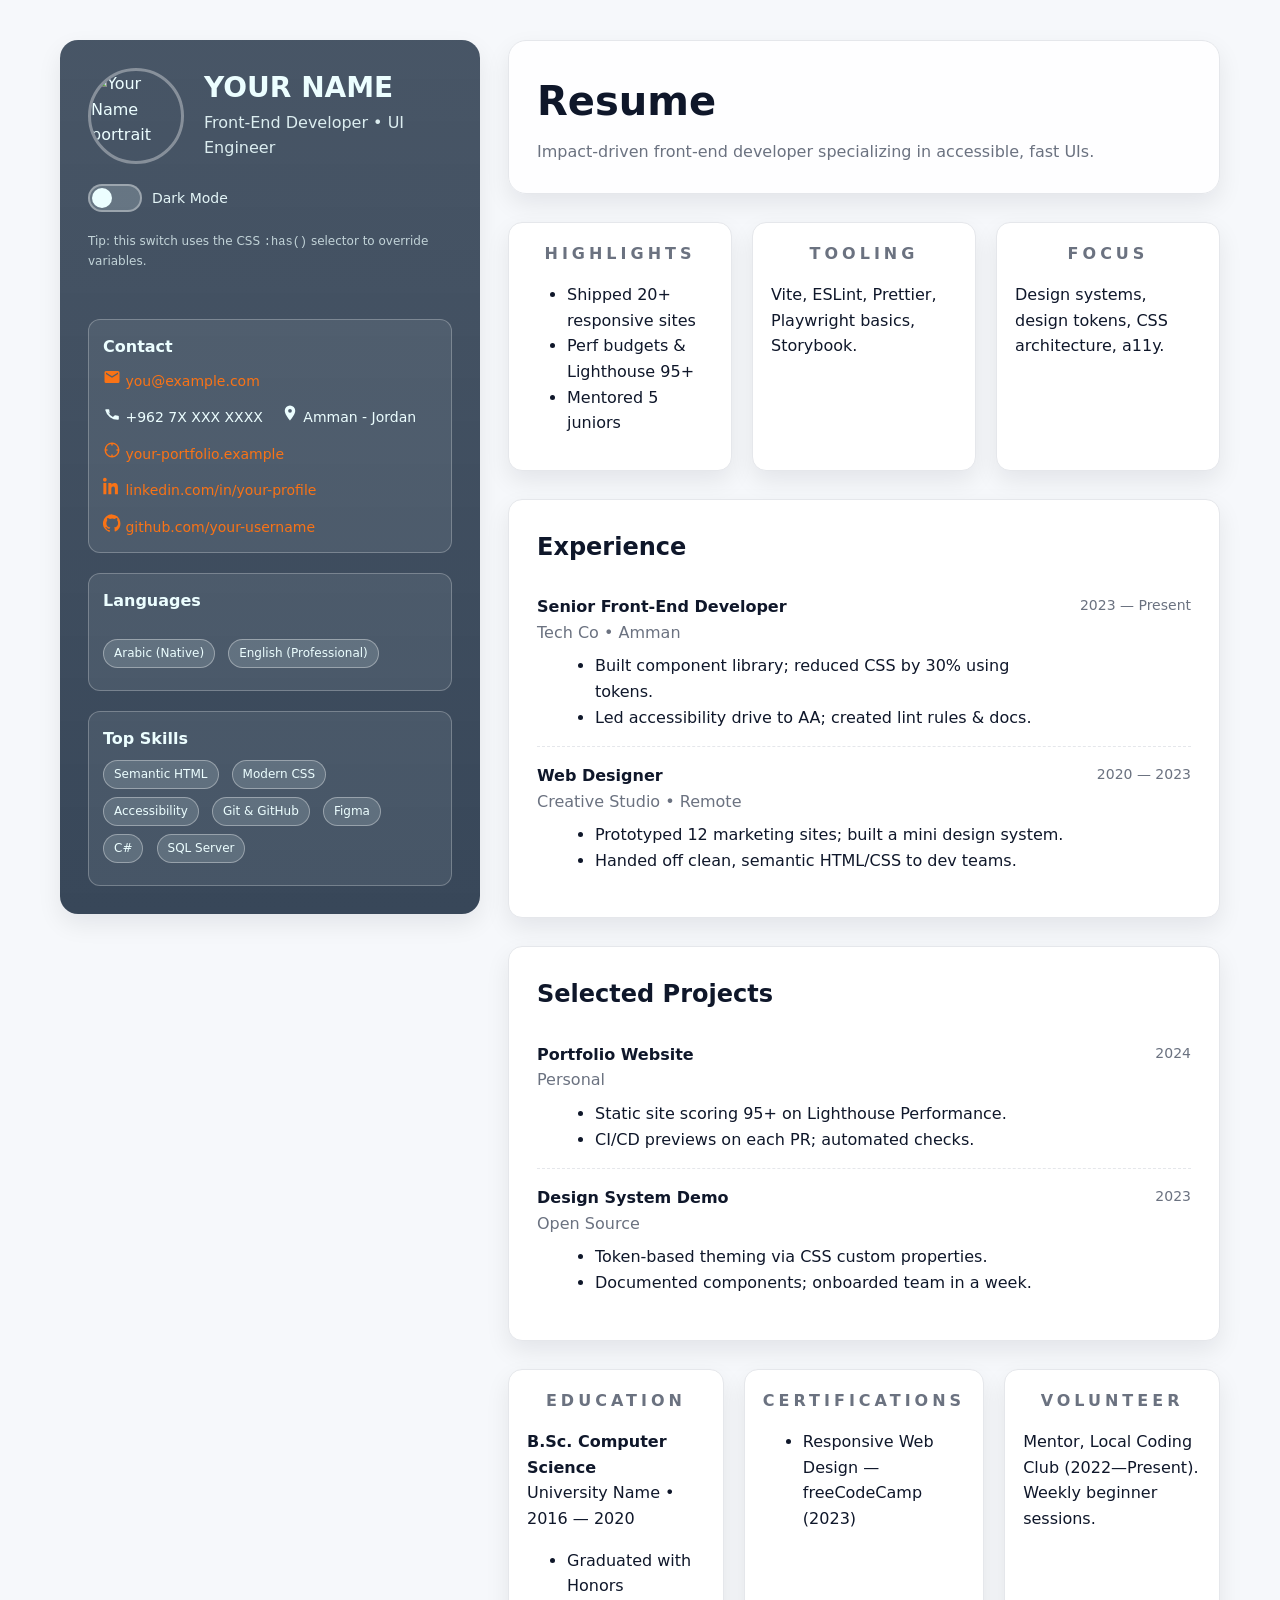
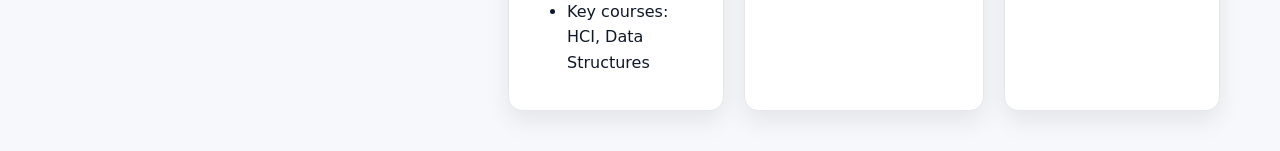
==== Project 2 - CV - Layout 2/Project 2 - CV  - Layout 2 v2.html @ 1be7e221 "add custom theme colors and card animations" ====
<!DOCTYPE html>
<html lang="en">
<head>
  <meta charset="UTF-8" />
  <meta name="viewport" content="width=device-width, initial-scale=1" />
  <title>Modern Resume – Split Sidebar (CSS-only Theme Toggle)</title>

  <!--
    STUDENT PROJECT #2 — Split Sidebar Resume (CSS-only theme toggle)

    What this showcases
    • Responsive two-column layout (fixed-width sidebar + fluid main) using CSS Grid
    • Theming with CSS custom properties (tokens) and a pure-CSS toggle via :has()
    • Sticky sidebar, rounded “cards”, soft shadows, subtle gradients
    • Accessible structure and print-friendly adjustments

    Browser note
    • :has() support: Chromium 105+, Safari 15.4+, Firefox 121+
    • If unavailable, we still fall back to system dark mode with prefers-color-scheme
  -->

  <style>
    /* ================================================================
       🎨 THEME TOKENS (LIGHT BY DEFAULT)
       Define all design tokens once on :root. We flip them in dark mode.
    ================================================================= */
    :root {
      /* Surfaces & palette */
      --bg:            #f6f8fb;    /* page background */
      --sidebar:       #384759;    /* sidebar base (teal) */
      --sidebar-ink:   #ecfeff;    /* light ink used on teal sidebar */
      --card:          #ffffff;    /* card/background in main column */
      --ink:           #0f172a;    /* primary text color */
      --muted:         #6b7280;    /* secondary/quiet text */
      --accent:        #f97316;    /* brand/accent (orange) */
      --accent-2:      #737373;
      --muted-text:    #a3a1a1;
      --line:          #e5e7eb;    /* hairline borders/dividers */

      /* Shape & depth */
      --radius:        18px;                     /* global rounding */
      --ring:          0 10px 25px rgba(2,6,23,.08); /* soft shadow */

      /* Spacing scale */
      --space-1: 6px;  --space-2: 10px; --space-3: 14px;
      --space-4: 20px; --space-5: 28px; --space-6: 40px;

      /* Layout caps */
      --sidebar-w:     420px;      /* fixed sidebar width on desktop */
      --maxw:          1200px;     /* page max width */
    }

    /* ================================================================
       🌗 DARK THEME VIA PURE CSS
       When the checkbox #themeSwitch is checked, :has() matches on :root
       and we override tokens. No JavaScript required.
    ================================================================= */
    :root:has(#themeSwitch:checked) {
      --bg:          #0b1220;
      --sidebar:     #384759;
      --sidebar-ink: #c9f3f5;
      --card:        #0f172a;
      --ink:         #e5e7eb;
      --muted:       #9aa3b2;
      --accent:      #fb923c;
      --line:        #1f2a44;
      --muted-text:  #ece6e6;
      --ring:        none; /* avoid glow on dark */
    }

    /* ================================================================
       🌓 SYSTEM DARK FALLBACK
       If the custom toggle isn’t present/used, follow OS theme instead.
    ================================================================= */
    @media (prefers-color-scheme: dark) {
      :root:not(:has(#themeSwitch)) {
        --bg:          #0b1220;
        --sidebar:     #075e5e;
        --sidebar-ink: #c9f3f5;
        --card:        #0f172a;
        --ink:         #e5e7eb;
        --muted:       #9aa3b2;
        --accent:      #fb923c;
        --line:        #1f2a44;
        --ring:        none;
      }
    }
    .muted{
    color: var(--muted-text);
    }
    /* ================================================================
       🧱 BASE & PAGE LAYOUT
    ================================================================= */
    *,*::before,*::after { box-sizing: border-box; }             /* predictable sizing */
    html { -webkit-text-size-adjust: 100%; }                     /* avoid iOS auto-zoom */
    body {
      margin: 0;
      font: 16px/1.6 system-ui, -apple-system, Segoe UI, Roboto, Arial, sans-serif;
      color: var(--ink);
      background: var(--bg);
    }
    img { max-width: 100%; display: block; }                     /* responsive media */
    a { color: var(--accent); text-decoration: none; }           /* links pick accent */
    a:hover { text-decoration: underline; }

    .wrap {
      max-width: var(--maxw);
      margin: 40px auto;
      padding: 0 var(--space-4);
    }

    /* Two-column grid: fixed sidebar + fluid main */
    .grid {
      display: grid;
      grid-template-columns: var(--sidebar-w) 1fr; /* left fixed, right flexible */
      gap: var(--space-5);
    }
    @media (max-width: 900px) {
      .grid { grid-template-columns: 1fr; }        /* stack on small screens */
    }

    /* ================================================================
       ◀️ SIDEBAR (STICKY PROFILE & QUICK INFO)
    ================================================================= */
    .sidebar {
      position: sticky; top: 20px; align-self: start;                  /* stays in view */
      background: linear-gradient(180deg,
                    color-mix(in srgb, var(--sidebar) 92%, #0000 8%),  /* subtle top tint */
                    var(--sidebar));                                   /* base teal */
      color: var(--sidebar-ink);                                       /* readable on teal */
      border-radius: var(--radius);
      overflow: hidden;                                                /* round children */
      box-shadow: var(--ring);
    }

    .side-head {
      padding: var(--space-5) var(--space-5) var(--space-4);
      display: grid; grid-template-columns: 96px 1fr; gap: var(--space-4);
      align-items: center;
    }

    .avatar { width: 96px; height: 96px; border-radius: 50%; overflow: hidden;
              border: 3px solid rgba(255,255,255,.35); }               /* soft ring */
    .avatar img { width: 100%; height: 100%; object-fit: cover; object-position: center; }

    .name { margin: 0; font-size: clamp(22px, 4vw, 28px); line-height: 1.2; } /* fluid */
    .role { margin: .3rem 0 0; opacity: .9; }                                 /* quieter */

    /* ================================================================
       🕹️ CSS-ONLY THEME TOGGLE
       A visually-hidden checkbox drives :root:has(#themeSwitch:checked).
       The label with class .switch is the visible control (the slider).
    ================================================================= */
    .toggle-row { display: flex; align-items: center; gap: 10px;
                  padding: 0 var(--space-5) var(--space-4) var(--space-5); }

    /* “Visually hidden” technique: still focusable by keyboard/screen readers */
    #themeSwitch {
      position: absolute; inline-size: 1px; block-size: 1px;
      overflow: hidden; clip: rect(0 0 0 0); white-space: nowrap;
    }

    .switch {
      --h: 28px; --w: 54px;                              /* control height/width */
      inline-size: var(--w); block-size: var(--h);
      background: color-mix(in srgb, var(--sidebar-ink) 20%, #0000);   /* faint track */
      border: 2px solid rgba(255,255,255,.35);
      border-radius: 999px;
      position: relative;
      cursor: pointer;
      display: inline-block;
    }
    .switch::after {
      content: ""; position: absolute; inset: 2px auto 2px 2px;        /* start on left */
      width: calc(var(--h) - 8px); border-radius: 50%;
      background: var(--sidebar-ink);                                  /* knob color */
      transition: transform .25s ease;                                 /* smooth slide */
    }
    /* Move the knob when checked */
    :root:has(#themeSwitch:checked) .switch::after {
      transform: translateX(calc(var(--w) - var(--h)));                /* slide to right */
    }

    .toggle-label { font-size: 14px; opacity: .95; }                   /* label text */
    .hint { font-size: 12px; opacity: .75; padding: 0 var(--space-5) var(--space-4); }

    .side-body { padding: var(--space-5); display: grid; gap: var(--space-4); }

    .badge {
      display: inline-block; padding: 4px 10px; border-radius: 999px;  /* pill */
      background: color-mix(in srgb, var(--sidebar-ink) 15%, #0000);   /* faint fill */
      border: 1px solid rgba(255,255,255,.35);
      margin: 0 8px 8px 0; font-size: 12px;
    }

    .side-card {
      background: color-mix(in srgb, var(--sidebar-ink) 8%, #0000);    /* subtle panel */
      border: 1px solid rgba(255,255,255,.25);
      border-radius: 12px; padding: 14px;
    }

    /* ================================================================
       ▶️ MAIN COLUMN (HERO + CARDS + TIMELINES)
    ================================================================= */
    .main { display: grid; gap: var(--space-5); }

    .hero {
      /* first background line is a placeholder; we then override with tokenized card */
      background: linear-gradient(135deg, #fff8ee, #f0f9ff);           /* (fallback) */
      background: color-mix(in srgb, var(--card) 90%, #fff0 10%);      /* subtle tint */
      border: 1px solid var(--line); border-radius: var(--radius); box-shadow: var(--ring);
      padding: var(--space-5);
    }
    .hero h1 { margin: 0 0 6px; font-size: clamp(28px, 5vw, 40px); }
    .hero p  { margin: 0; color: var(--muted); }

    /* Three cards → collapse to 2 then 1 across breakpoints */
    .cards { display: grid; grid-template-columns: repeat(3, 1fr); gap: var(--space-4); }
    @media (max-width: 1000px) { .cards { grid-template-columns: repeat(2, 1fr); } .sidebar {position: static;}  }
    @media (max-width: 640px)  { .cards { grid-template-columns: 1fr; }  .sidebar {position: static;} }

    .cardy {
      background: var(--card);
      border: 1px solid var(--line);
      border-radius: 14px;
      padding: 18px;
      box-shadow: var(--ring);

      transition:
          transform .3s ease,
          box-shadow .3s ease;
    }
    .cardy:hover{
    transform: translateY(-5px);

    box-shadow:
        0 15px 30px rgba(2,6,23,.12),
        0 5px 10px rgba(2,6,23,.06);
    }
    .cardy h3 {
      text-align:center;
      margin:0 0 8px;
      font-size:16px;
      text-transform:uppercase;
      letter-spacing:4px;
      color:var(--muted);
      position:relative;
    }

    /* Timeline blocks for experience/projects */
    .timeline {
      background: var(--card); border: 1px solid var(--line);
      border-radius: 14px; padding: var(--space-5); box-shadow: var(--ring);
    }
    .tl-item {
      display: grid; grid-template-columns: 1fr auto; gap: 10px;
      padding: 16px 0; border-bottom: 1px dashed var(--line);
    }
    .tl-item:last-child { border-bottom: 0; }
    .tl-role  { font-weight: 700; }
    .tl-where { color: var(--muted); }
    .tl-when  { color: var(--muted); font-size: 14px; }
    .tl-list  { margin: 8px 0 0 18px; }

    /* Links row & icon sizing (SVG fill inherits currentColor) */
    .links { display: flex; flex-wrap: wrap; gap: 12px 18px; font-size: 14px; margin-top: 8px; }
    .icon  { width: 18px; height: 18px; flex: none; }

    /* ================================================================
       🖨️ PRINT CLEANUP
       Remove shadows, make sidebar static, hide UI-only toggle bits.
    ================================================================= */
    @media print {
      body { background: #fff; }
      .wrap { margin: 0; }
      .sidebar { position: static; box-shadow: none; }
      .switch, .toggle-label, .hint { display: none; }         /* hide the toggle UI */
      a { color: #000; text-decoration: none; }
      .hero, .cardy, .timeline { box-shadow: none; }
    }
  </style>
</head>
<body>
  <main class="wrap">
    <div class="grid">
      <!-- ========================= SIDEBAR ========================= -->
      <aside class="sidebar" aria-label="Sidebar">
        <div class="side-head">
          <!-- Real avatar image (replace with your own path) -->
          <div class="avatar" role="img" aria-label="Profile photo">
            <img src="images/MyImage.jpg" alt="Your Name portrait" loading="lazy" />
          </div>

          <!-- Name & headline -->
          <div>
            <h2 class="name">YOUR NAME</h2>
            <p class="role">Front-End Developer • UI Engineer</p>
          </div>
        </div>

        <!-- CSS-only theme toggle:
             The hidden checkbox (#themeSwitch) + label(.switch) drives :has() -->
        <div class="toggle-row">
          <input type="checkbox" id="themeSwitch" />
          <label class="switch" for="themeSwitch" aria-label="Toggle dark or light theme"></label>
          <span class="toggle-label">Dark Mode</span>
        </div>
        <div class="hint">
          Tip: this switch uses the CSS <code>:has()</code> selector to override variables.
        </div>

        <div class="side-body">
         

          <!-- Contact block (SVGs inherit text color via currentColor) -->
          <div class="side-card">
            <strong>Contact</strong>
            <div class="links" aria-label="Contact information">
              <a href="mailto:you@example.com" aria-label="Email">
                <svg class="icon" viewBox="0 0 24 24" aria-hidden="true">
                  <path fill="currentColor" d="M20 4H4a2 2 0 0 0-2 2v12a2 2 0 0 0 2 2h16a2 2 0 0 0 2-2V6a2 2 0 0 0-2-2Zm0 4-8 5L4 8V6l8 5 8-5Z"/>
                </svg>
                you@example.com
              </a>

              <span>
                <svg class="icon" viewBox="0 0 24 24" aria-hidden="true">
                  <path fill="currentColor" d="M6.6 10.8a15.1 15.1 0 0 0 6.6 6.6l2.2-2.2a1 1 0 0 1 1-.24 11.7 11.7 0 0 0 3.7.6 1 1 0 0 1 1 1V20a1 1 0 0 1-1 1A17 17 0 0 1 3 8a1 1 0 0 1 1-1h3.4a1 1 0 0 1 1 1 11.7 11.7 0 0 0 .6 3.7 1 1 0 0 1-.24 1Z"/>
                </svg>
                +962 7X XXX XXXX
              </span>


              <span>
                <svg class="icon" viewBox="0 0 24 24" aria-hidden="true">
                <path fill="currentColor" d="M12 2a7 7 0 0 0-7 7c0 5.25 7 13 7 13s7-7.75 7-13a7 7 0 0 0-7-7Zm0 9.5a2.5 2.5 0 1 1 0-5 2.5 2.5 0 0 1 0 5Z"/>
              </svg>
                Amman - Jordan
              </span>



              <a href="https://your-portfolio.example" target="_blank" rel="noopener" aria-label="Website">
                <svg class="icon" viewBox="0 0 24 24" aria-hidden="true">
                  <path fill="currentColor" d="M12 2a10 10 0 1 0 10 10A10 10 0 0 0 12 2Zm1 17.9V18h-2v1.9A8 8 0 0 1 4.1 13H6v-2H4.1A8 8 0 0 1 11 4.1V6h2V4.1A8 8 0 0 1 19.9 11H18v2h1.9A8 8 0 0 1 13 19.9Z"/>
                </svg>
                your-portfolio.example
              </a>

              <a href="https://www.linkedin.com/in/your-profile" target="_blank" rel="noopener" aria-label="LinkedIn">
                <svg class="icon" viewBox="0 0 24 24" aria-hidden="true">
                  <path fill="currentColor" d="M4.98 3.5C4.98 4.88 3.86 6 2.5 6S0 4.88 0 3.5 1.12 1 2.5 1s2.48 1.12 2.48 2.5zM.5 8h4V23h-4V8zm7 0h3.8v2.05h.05c.53-1 1.83-2.05 3.76-2.05 4.02 0 4.77 2.64 4.77 6.08V23h-4v-6.67c0-1.59-.03-3.63-2.21-3.63-2.21 0-2.55 1.73-2.55 3.52V23h-4V8z"/>
                </svg>
                linkedin.com/in/your-profile
              </a>

              <a href="https://github.com/your-username" target="_blank" rel="noopener" aria-label="GitHub">
                <svg class="icon" viewBox="0 0 24 24" aria-hidden="true">
                  <path fill="currentColor" d="M12 .5a12 12 0 0 0-3.8 23.4c.6.1.8-.3.8-.6v-2c-3.3.7-4-1.6-4-1.6-.6-1.4-1.4-1.8-1.4-1.8-1.1-.7.1-.7.1-.7 1.2.1 1.8 1.2 1.8 1.2 1.1 1.8 2.9 1.3 3.6 1 .1-.8.4-1.3.7-1.6-2.6-.3-5.3-1.3-5.3-5.9 0-1.3.5-2.4 1.2-3.3-.1-.3-.5-1.6.1-3.3 0 0 1-.3 3.4 1.2a11.6 11.6 0 0 1 6.2 0c2.4-1.5 3.4-1.2 3.4-1.2.6 1.7.2 3 .1 3.3.8.9 1.2 2 1.2 3.3 0 4.6-2.7 5.6-5.3 5.9.4.4.7 1 .7 2v2.9c0 .3.2.7.8.6A12 12 0 0 0 12 .5Z"/>
                </svg>
                github.com/your-username
              </a>
            </div>
          </div>

           <!-- Languages -->
          <div class="side-card">
             <strong>Languages</strong><br>
             <br>
            <span class="badge">Arabic (Native)</span>
            <span class="badge">English (Professional)</span>
          </div>

          <!-- Skills as quick badges -->
          <div class="side-card">
            <strong>Top Skills</strong>
            <div style="margin-top:8px">
              <span class="badge">Semantic HTML</span>
              <span class="badge">Modern CSS</span>
              <span class="badge">Accessibility</span>
              <span class="badge">Git & GitHub</span>
              <span class="badge">Figma</span>
               <span class="badge">C#</span>
                <span class="badge">SQL Server</span>
            </div>
          </div>

        </div>
      </aside>

      <!-- ========================== MAIN COLUMN ========================== -->
      <section class="main" aria-label="Main content">
        <!-- Intro “hero” card -->
        <header class="hero" aria-labelledby="hero-title">
          <h1 id="hero-title">Resume</h1>
          <p>Impact-driven front-end developer specializing in accessible, fast UIs.</p>
        </header>

        <!-- Quick highlight cards (auto-wrap across breakpoints) -->
        <div class="cards" aria-label="Highlights">
          <article class="cardy">
            <h3>Highlights</h3>
            <ul class="clean">
              <li>Shipped 20+ responsive sites</li>
              <li>Perf budgets & Lighthouse 95+</li>
              <li>Mentored 5 juniors</li>
            </ul>
          </article>

          <article class="cardy">
            <h3>Tooling</h3>
            <p>Vite, ESLint, Prettier, Playwright basics, Storybook.</p>
          </article>

          <article class="cardy">
            <h3>Focus</h3>
            <p>Design systems, design tokens, CSS architecture, a11y.</p>
          </article>
        </div>

        <!-- Experience timeline (role | where | when) -->
        <section class="timeline" aria-labelledby="exp-title">
          <h2 id="exp-title" style="margin:0 0 12px">Experience</h2>

          <div class="tl-item">
            <div>
              <div class="tl-role">Senior Front-End Developer</div>
              <div class="tl-where">Tech Co • Amman</div>
              <ul class="tl-list">
                <li>Built component library; reduced CSS by 30% using tokens.</li>
                <li>Led accessibility drive to AA; created lint rules & docs.</li>
              </ul>
            </div>
            <div class="tl-when">2023 — Present</div>
          </div>

          <div class="tl-item">
            <div>
              <div class="tl-role">Web Designer</div>
              <div class="tl-where">Creative Studio • Remote</div>
              <ul class="tl-list">
                <li>Prototyped 12 marketing sites; built a mini design system.</li>
                <li>Handed off clean, semantic HTML/CSS to dev teams.</li>
              </ul>
            </div>
            <div class="tl-when">2020 — 2023</div>
          </div>
        </section>

        <!-- Projects timeline (same pattern) -->
        <section class="timeline" aria-labelledby="proj-title">
          <h2 id="proj-title" style="margin:0 0 12px">Selected Projects</h2>

          <div class="tl-item">
            <div>
              <div class="tl-role">Portfolio Website</div>
              <div class="tl-where">Personal</div>
              <ul class="tl-list">
                <li>Static site scoring 95+ on Lighthouse Performance.</li>
                <li>CI/CD previews on each PR; automated checks.</li>
              </ul>
            </div>
            <div class="tl-when">2024</div>
          </div>

          <div class="tl-item">
            <div>
              <div class="tl-role">Design System Demo</div>
              <div class="tl-where">Open Source</div>
              <ul class="tl-list">
                <li>Token-based theming via CSS custom properties.</li>
                <li>Documented components; onboarded team in a week.</li>
              </ul>
            </div>
            <div class="tl-when">2023</div>
          </div>
        </section>

        <!-- Education, certs, volunteer in compact cards -->
        <div class="cards" aria-label="Education & Certifications">
          <article class="cardy">
            <h3>Education</h3>
            <p><strong>B.Sc. Computer Science</strong><br/>University Name • 2016 — 2020</p>
            <ul class="clean">
              <li>Graduated with Honors</li>
              <li>Key courses: HCI, Data Structures</li>
            </ul>
          </article>

          <article class="cardy">
            <h3>Certifications</h3>
            <ul class="clean">
              <li>Responsive Web Design — freeCodeCamp (2023)</li>
            </ul>
          </article>

          <article class="cardy">
            <h3>Volunteer</h3>
            <p>Mentor, Local Coding Club (2022—Present). Weekly beginner sessions.</p>
          </article>
        </div>
      </section>
    </div>
  </main>
</body>
</html>
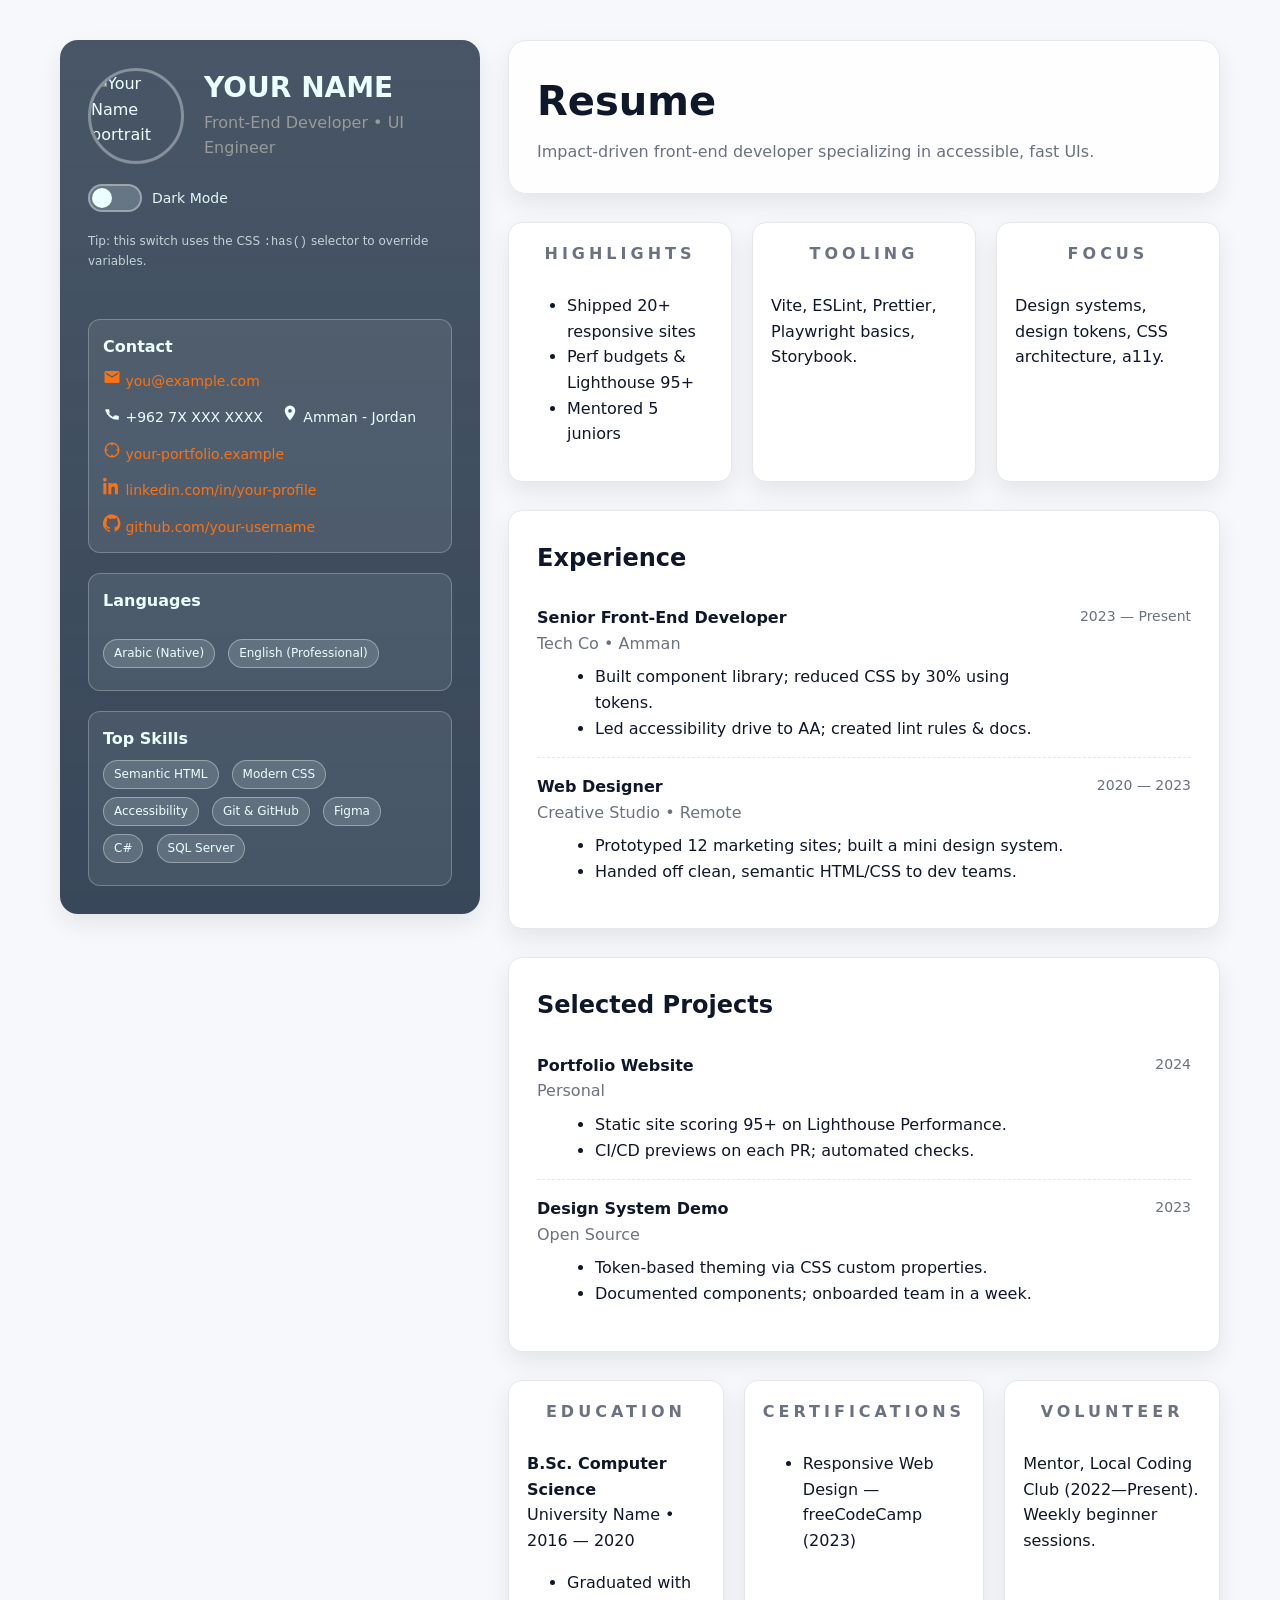
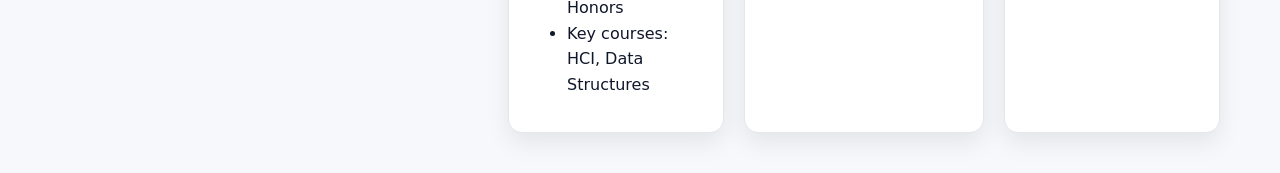
==== commit 9b60024c: "add animated underline effect to card headings" ====
--- a/Project 2 - CV - Layout 2/Project 2 - CV  - Layout 2 v2.html
+++ b/Project 2 - CV - Layout 2/Project 2 - CV  - Layout 2 v2.html
@@ -246,7 +246,18 @@
       color:var(--muted);
       position:relative;
     }
-
+    .cardy h3::after{
+      content: "";
+      display: block;
+      width: 0;
+      height: 3px;
+      margin-top: 8px;
+      background-color: var(--accent);
+      transition: width .5s ease;
+    }
+    .cardy:hover h3::after{
+      width: 100%;
+    }
     /* Timeline blocks for experience/projects */
     .timeline {
       background: var(--card); border: 1px solid var(--line);
@@ -294,7 +305,7 @@
           <!-- Name & headline -->
           <div>
             <h2 class="name">YOUR NAME</h2>
-            <p class="role">Front-End Developer • UI Engineer</p>
+            <p class="role muted">Front-End Developer • UI Engineer</p>
           </div>
         </div>
 
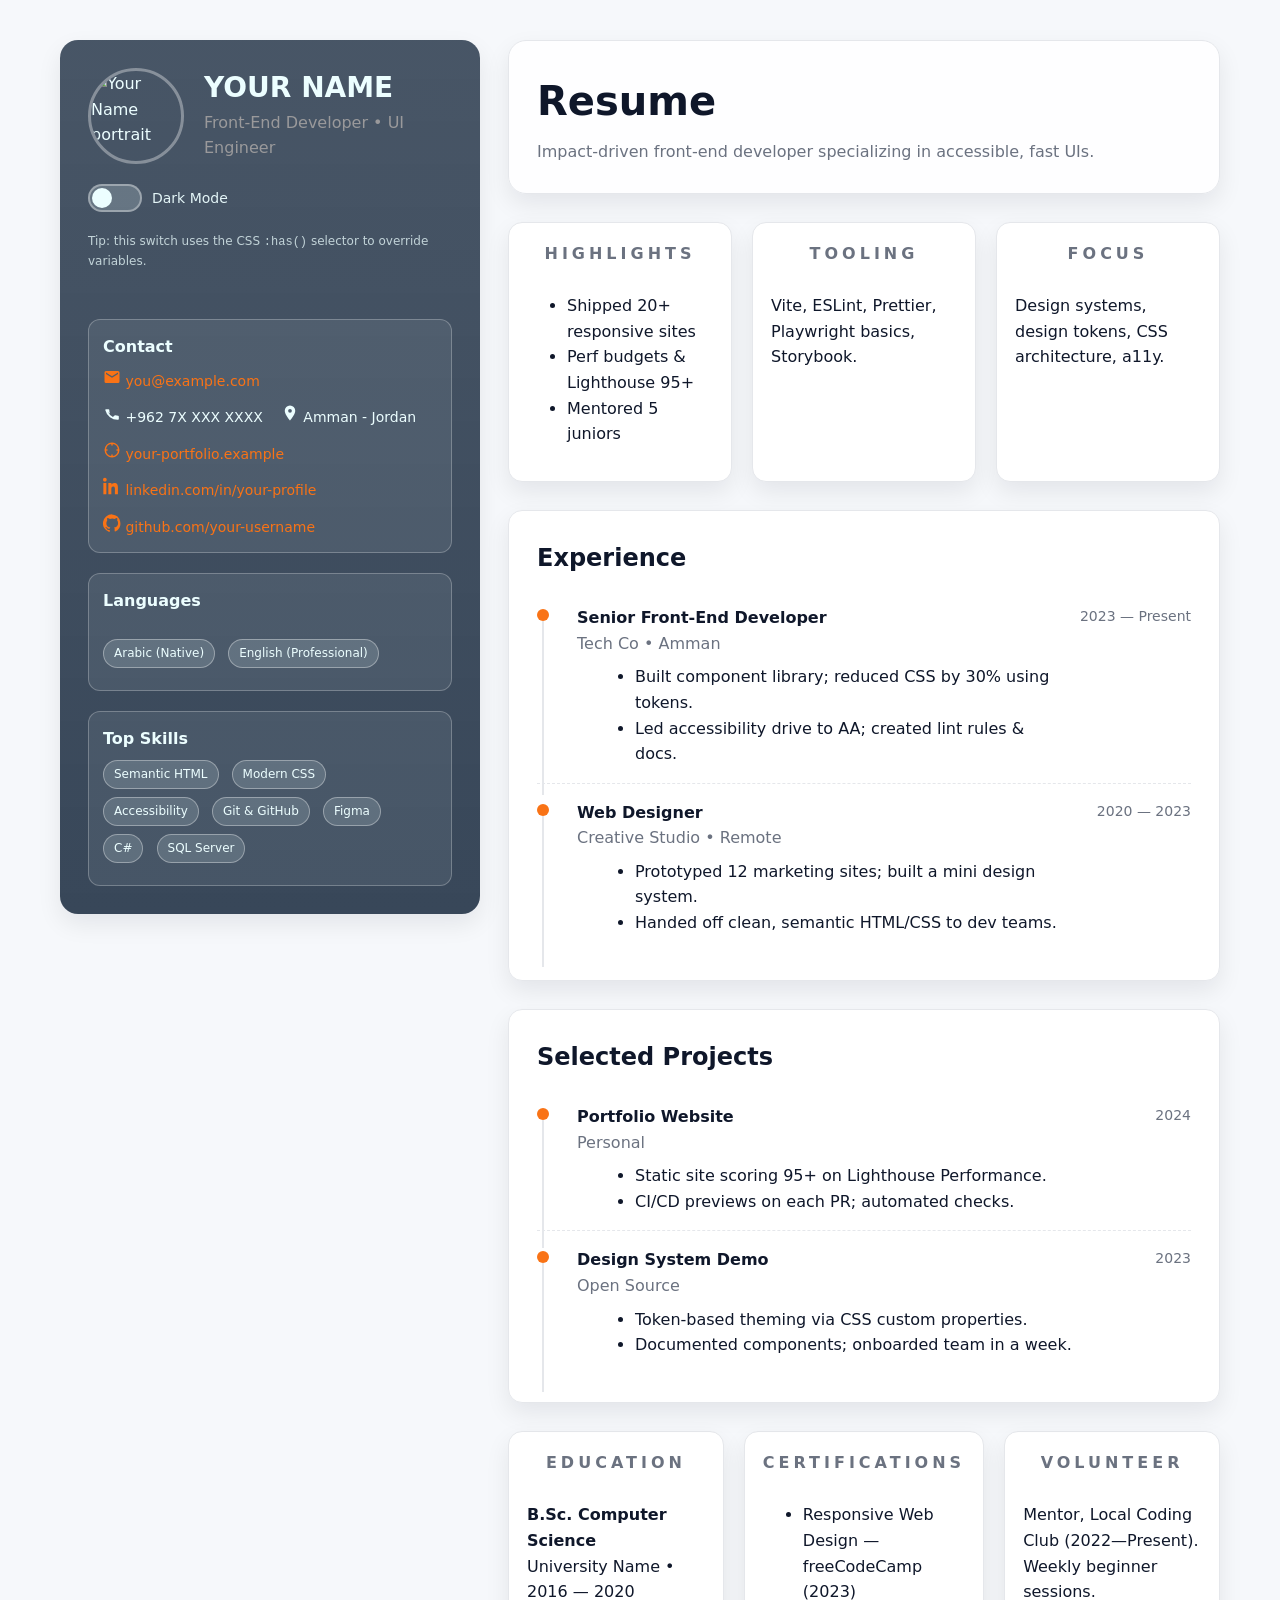
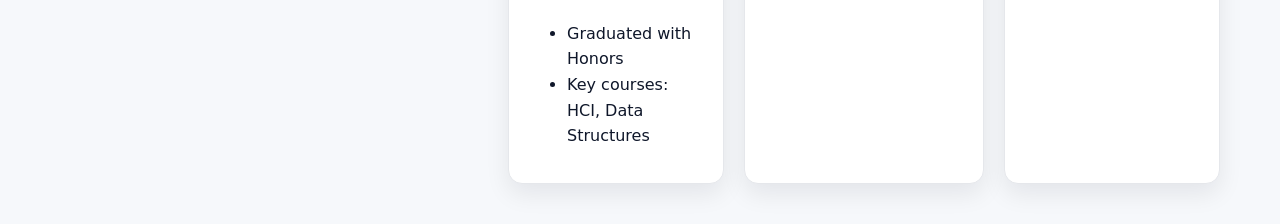
==== commit 590f9b81: "add timeline UI for experience and projects" ====
--- a/Project 2 - CV - Layout 2/Project 2 - CV  - Layout 2 v2.html
+++ b/Project 2 - CV - Layout 2/Project 2 - CV  - Layout 2 v2.html
@@ -262,10 +262,29 @@
     .timeline {
       background: var(--card); border: 1px solid var(--line);
       border-radius: 14px; padding: var(--space-5); box-shadow: var(--ring);
+      position: relative;
     }
     .tl-item {
       display: grid; grid-template-columns: 1fr auto; gap: 10px;
       padding: 16px 0; border-bottom: 1px dashed var(--line);
+      position: relative;
+      padding-left: 40px;
+    }
+    .tl-item::before{
+      content: "";
+      position: absolute; left: 0; top: 20px;
+      width: 12px; height: 12px;
+      border-radius: 50%;
+      background-color: var(--accent);
+    }
+    .tl-item::after{
+      content: "";
+      position: absolute;
+      left: 5px; top: 32px;
+      width: 2px;
+      height: 90%;
+
+      background-color: var(--line);
     }
     .tl-item:last-child { border-bottom: 0; }
     .tl-role  { font-weight: 700; }
@@ -299,7 +318,7 @@
         <div class="side-head">
           <!-- Real avatar image (replace with your own path) -->
           <div class="avatar" role="img" aria-label="Profile photo">
-            <img src="images/MyImage.jpg" alt="Your Name portrait" loading="lazy" />
+            <img src="images/cv image.jpg" alt="Your Name portrait" loading="lazy" />
           </div>
 
           <!-- Name & headline -->
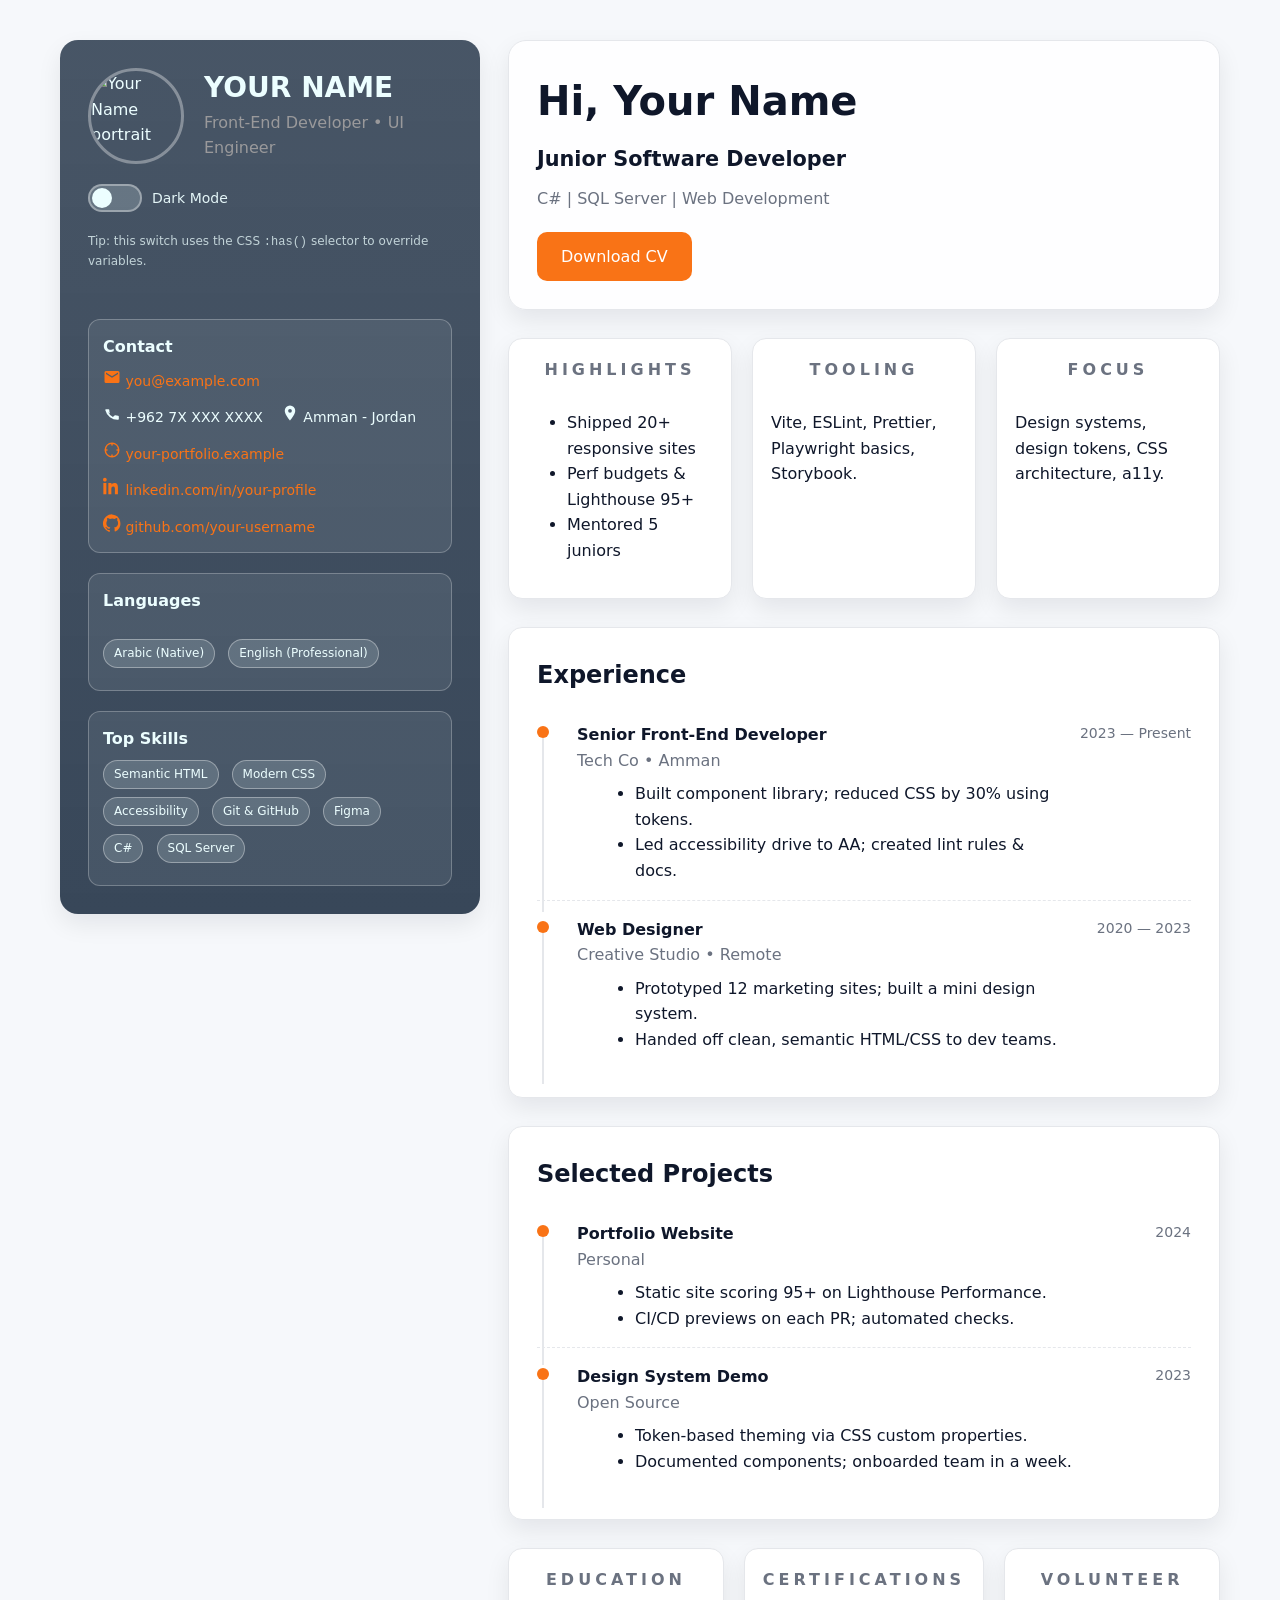
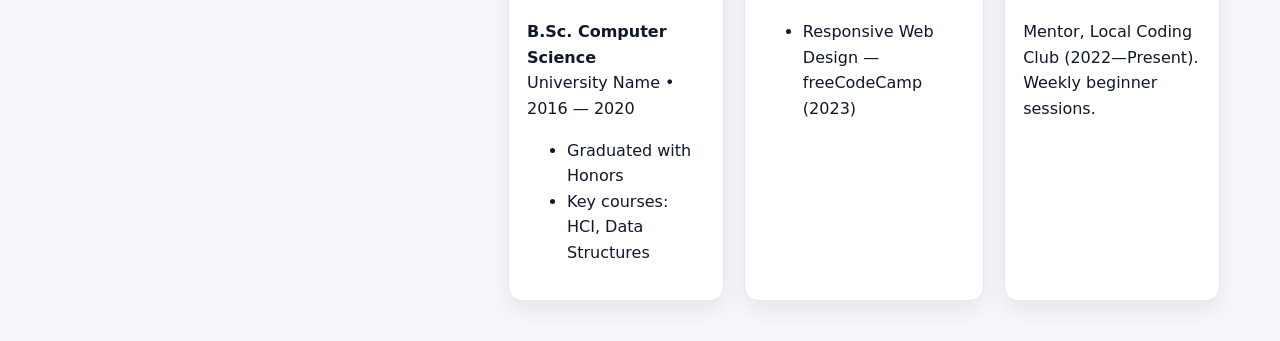
==== commit cc328f08: "enhance hero section and add CV download button" ====
--- a/Project 2 - CV - Layout 2/Project 2 - CV  - Layout 2 v2.html
+++ b/Project 2 - CV - Layout 2/Project 2 - CV  - Layout 2 v2.html
@@ -308,6 +308,31 @@
       a { color: #000; text-decoration: none; }
       .hero, .cardy, .timeline { box-shadow: none; }
     }
+    .hero-role{
+    margin:10px 0;
+    font-size:1.3rem;
+    font-weight:600;
+    }
+    .cv-btn{
+    display:inline-block;
+
+    margin-top:20px;
+    padding:12px 24px;
+
+    background:var(--accent);
+    color:white;
+
+    border-radius:10px;
+
+    text-decoration:none;
+
+    transition:.3s ease;
+}
+
+.cv-btn:hover{
+    transform:translateY(-3px);
+    opacity:.9;
+  }
   </style>
 </head>
 <body>
@@ -422,8 +447,17 @@
       <section class="main" aria-label="Main content">
         <!-- Intro “hero” card -->
         <header class="hero" aria-labelledby="hero-title">
-          <h1 id="hero-title">Resume</h1>
-          <p>Impact-driven front-end developer specializing in accessible, fast UIs.</p>
+          <h1 id="hero-title">Hi, Your Name</h1>
+          <h2 class="hero-role">
+             Junior Software Developer
+          </h2>
+           <p>
+            C# | SQL Server | Web Development
+          </p>
+
+            <a href="resume.pdf" download class="cv-btn">
+            Download CV
+          </a>
         </header>
 
         <!-- Quick highlight cards (auto-wrap across breakpoints) -->
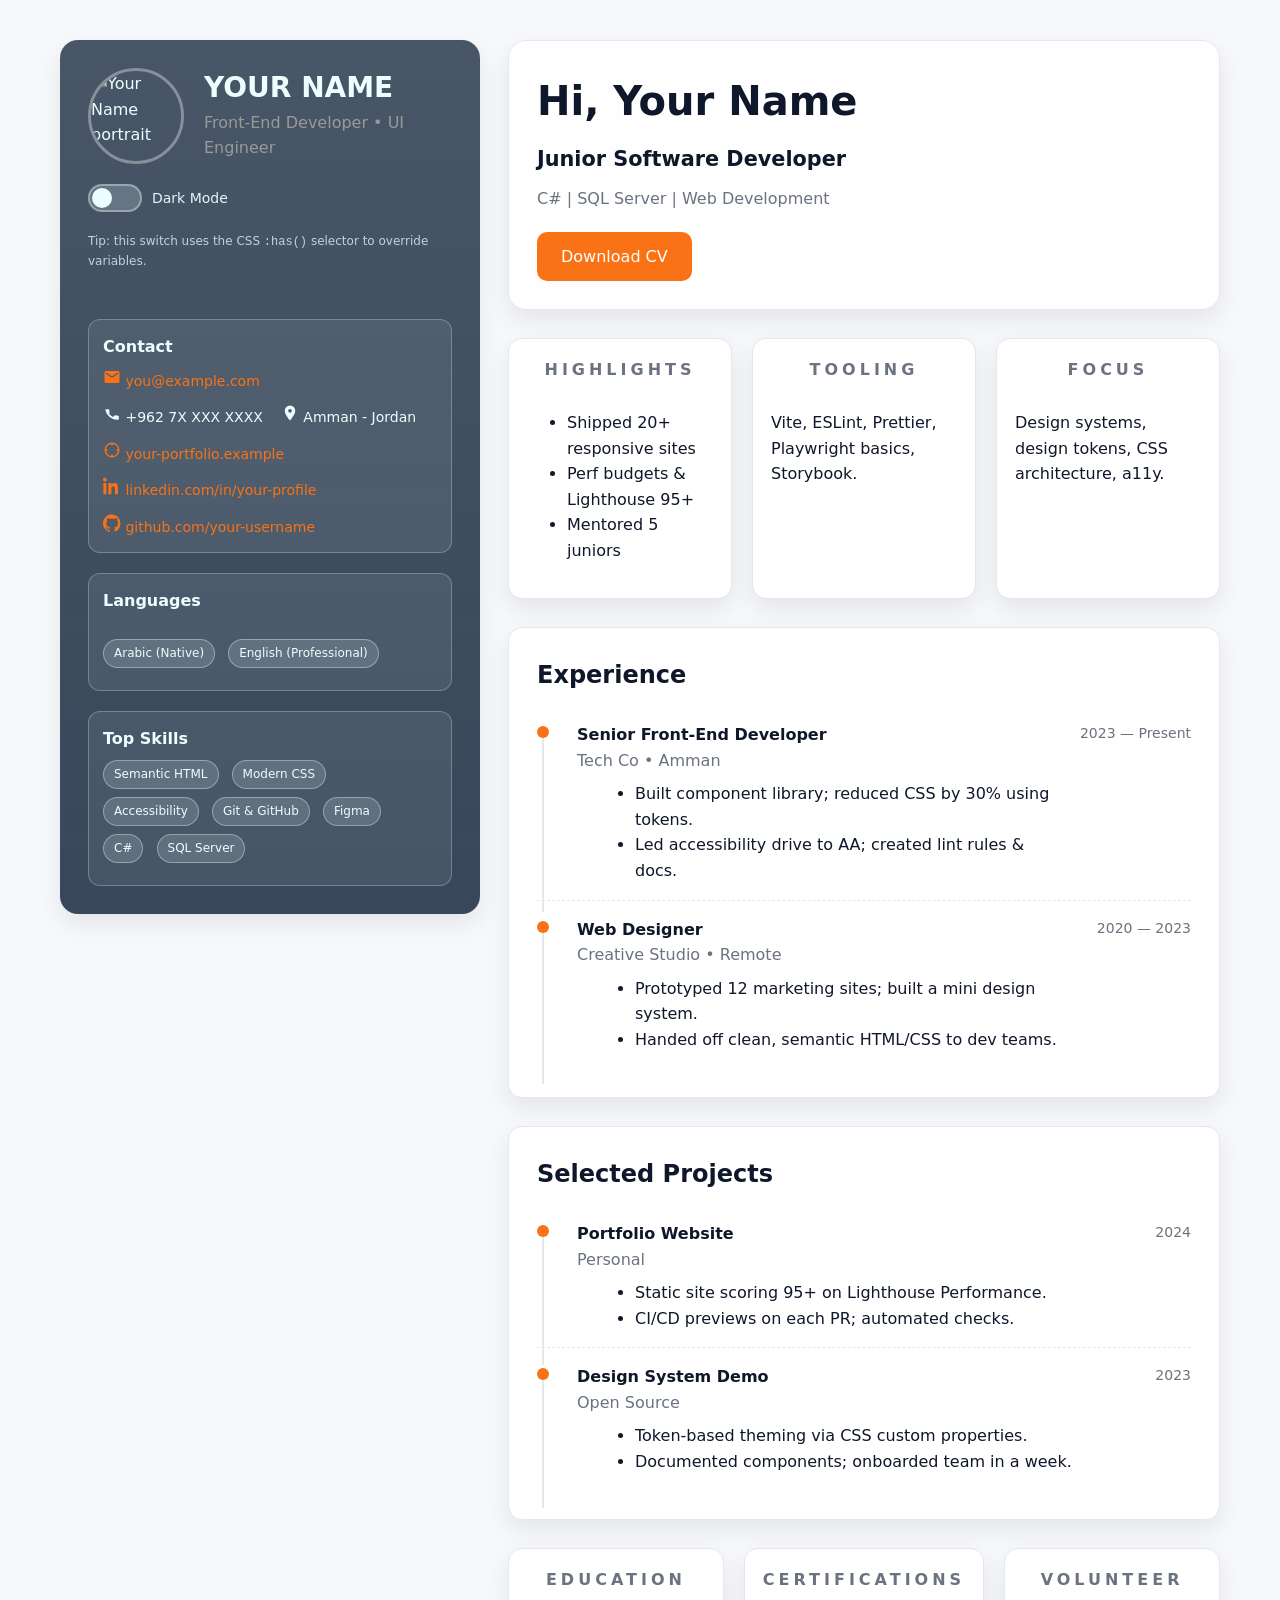
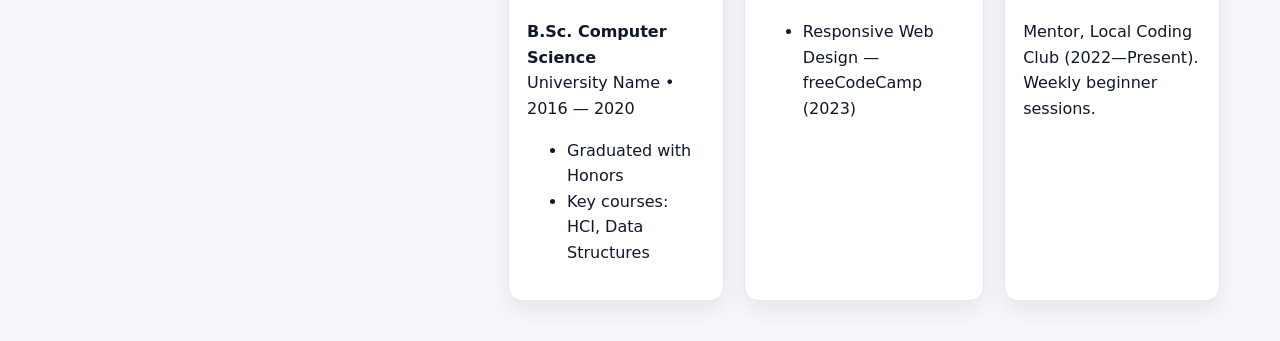
==== commit 2a3b6f0d: "enhance CV button with hover and underline animation" ====
--- a/Project 2 - CV - Layout 2/Project 2 - CV  - Layout 2 v2.html
+++ b/Project 2 - CV - Layout 2/Project 2 - CV  - Layout 2 v2.html
@@ -326,12 +326,33 @@
 
     text-decoration:none;
 
-    transition:.3s ease;
+    transition: .3s ease;
+    position: relative
+   
 }
 
+
 .cv-btn:hover{
+   text-decoration:none;
     transform:translateY(-3px);
     opacity:.9;
+    box-shadow:
+        0 8px 20px rgba(249,115,22,.35);
+  }
+
+  .cv-btn::after{
+    content: "";
+    width: 0;
+    height: 2px;
+    position: absolute;
+     left:20px;
+    bottom:10px;
+    background-color: white;
+
+    transition: width .3s ease;
+  }
+  .cv-btn:hover::after{
+    width:calc(100% - 42px);
   }
   </style>
 </head>
@@ -455,9 +476,13 @@
             C# | SQL Server | Web Development
           </p>
 
-            <a href="resume.pdf" download class="cv-btn">
+         <a href="resume.pdf"
+            download
+            class="cv-btn"
+            target="_blank"
+            rel="noopener noreferrer">
             Download CV
-          </a>
+        </a>
         </header>
 
         <!-- Quick highlight cards (auto-wrap across breakpoints) -->
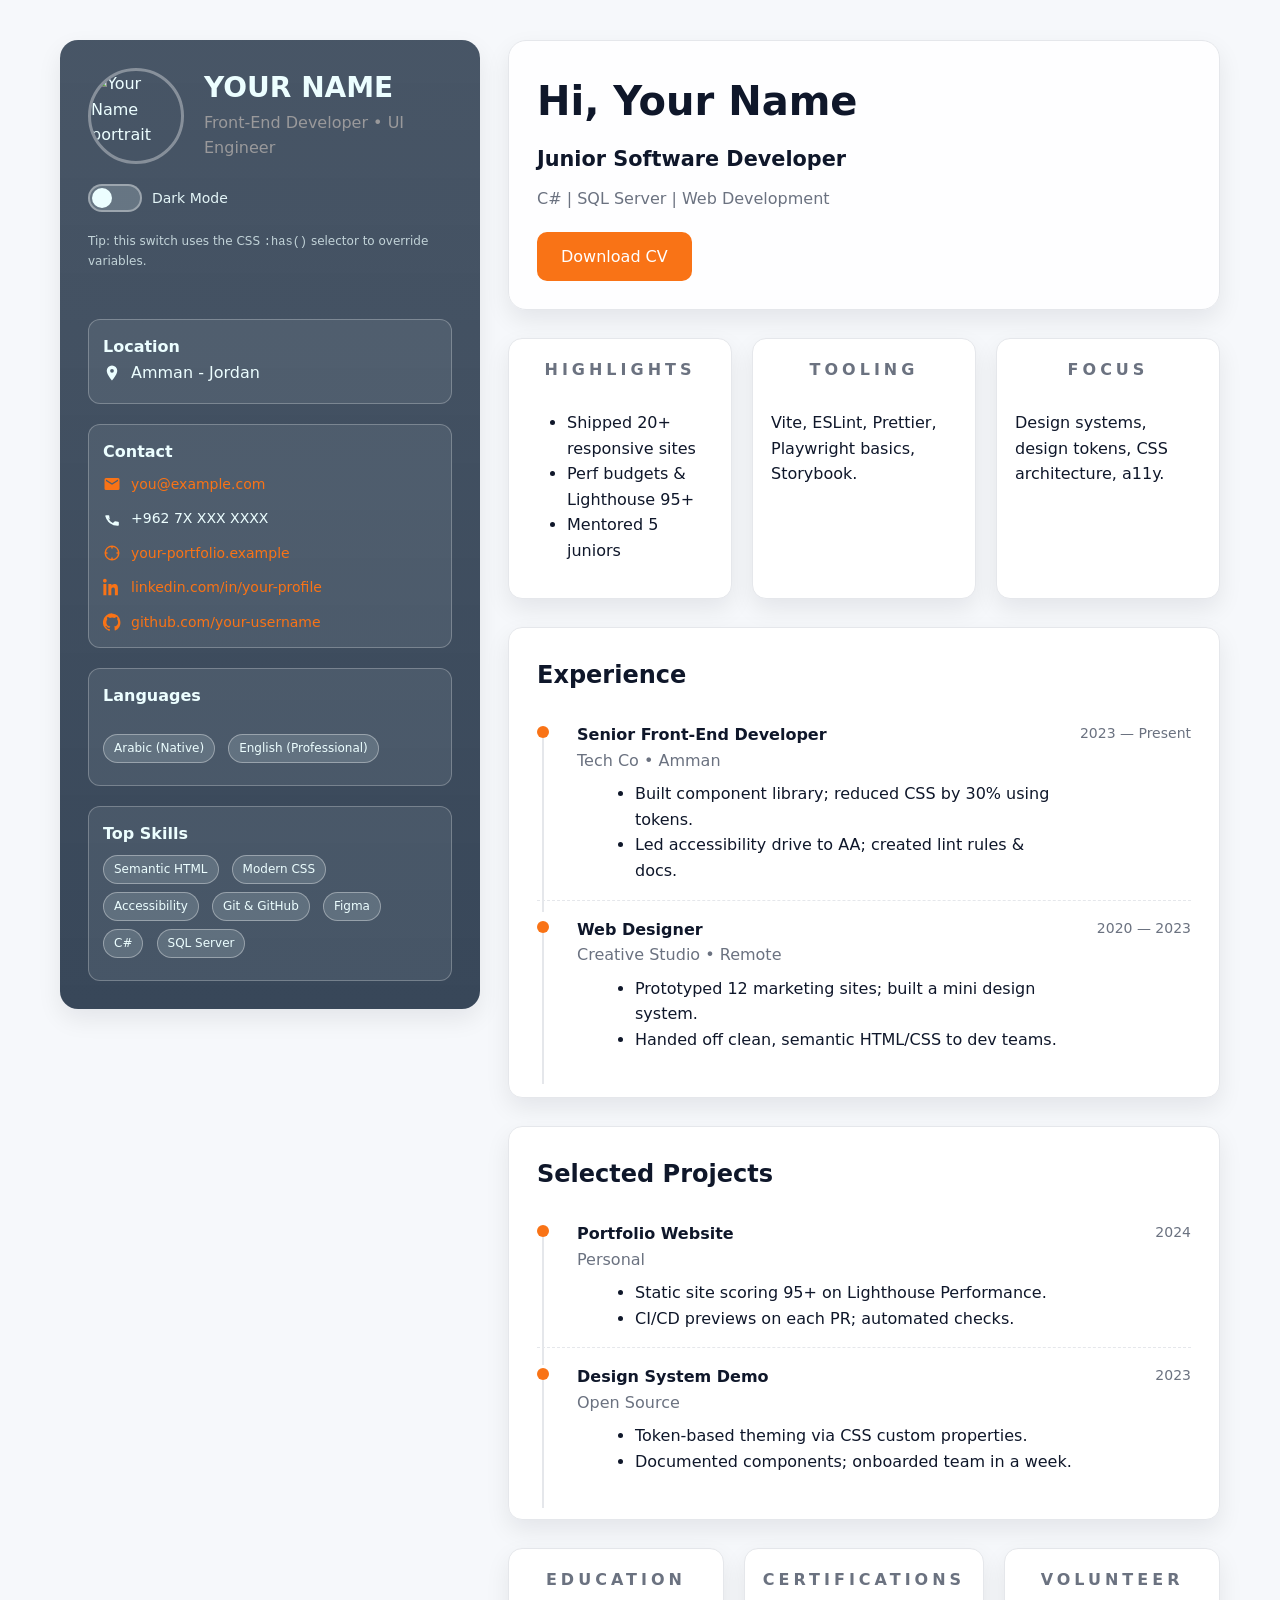
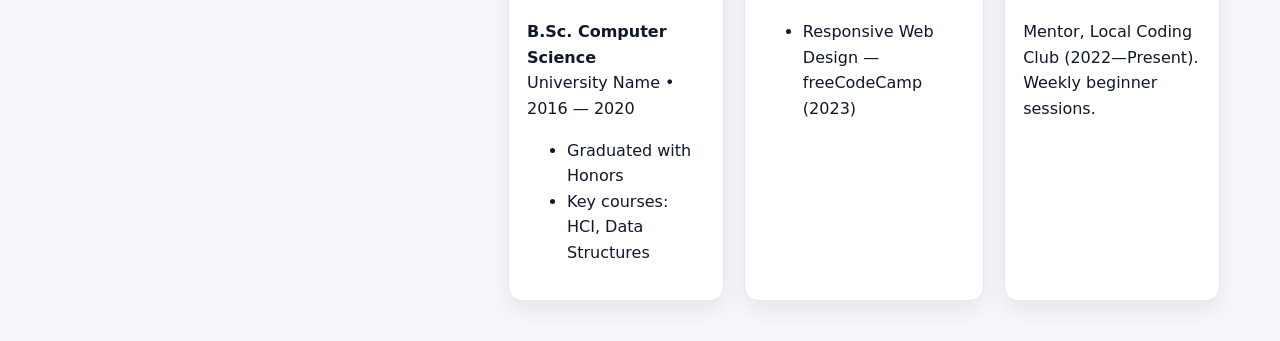
==== commit 35fbb5cf: "style: fix contact items icon alignment using flex layout - Converted contact items to inline-flex f" ====
--- a/Project 2 - CV - Layout 2/Project 2 - CV  - Layout 2 v2.html
+++ b/Project 2 - CV - Layout 2/Project 2 - CV  - Layout 2 v2.html
@@ -36,6 +36,7 @@
       --accent-2:      #737373;
       --muted-text:    #a3a1a1;
       --line:          #e5e7eb;    /* hairline borders/dividers */
+      --btns:          #f97316;
 
       /* Shape & depth */
       --radius:        18px;                     /* global rounding */
@@ -65,6 +66,7 @@
       --accent:      #fb923c;
       --line:        #1f2a44;
       --muted-text:  #ece6e6;
+      --btns:        #c2410c;
       --ring:        none; /* avoid glow on dark */
     }
 
@@ -294,7 +296,7 @@
 
     /* Links row & icon sizing (SVG fill inherits currentColor) */
     .links { display: flex; flex-wrap: wrap; gap: 12px 18px; font-size: 14px; margin-top: 8px; }
-    .icon  { width: 18px; height: 18px; flex: none; }
+    .icon  { width: 18px; height: 18px; /*flex: none;*/ flex-shrink: 0; }
 
     /* ================================================================
        🖨️ PRINT CLEANUP
@@ -319,7 +321,7 @@
     margin-top:20px;
     padding:12px 24px;
 
-    background:var(--accent);
+    background:var(--btns);
     color:white;
 
     border-radius:10px;
@@ -354,6 +356,20 @@
   .cv-btn:hover::after{
     width:calc(100% - 42px);
   }
+  .content-item{
+    display: inline-flex;
+    align-items: center;
+    gap: 10px;
+  }
+  .content-item a{
+    text-decoration: none;
+    color: inherit;
+  }
+.content-item:hover {
+  color: var(--accent);
+  transform: translateX(2px);
+  transition: 0.2s ease;
+}
   </style>
 </head>
 <body>
@@ -387,19 +403,29 @@
 
         <div class="side-body">
          
+           <div class="side-card">
+            <strong>Location</strong>
+            <br>
+             <span class="content-item">
+                <svg class="icon" viewBox="0 0 24 24" aria-hidden="true">
+                <path fill="currentColor" d="M12 2a7 7 0 0 0-7 7c0 5.25 7 13 7 13s7-7.75 7-13a7 7 0 0 0-7-7Zm0 9.5a2.5 2.5 0 1 1 0-5 2.5 2.5 0 0 1 0 5Z"/>
+              </svg>
+                Amman - Jordan
+              </span>
+          </div>
 
           <!-- Contact block (SVGs inherit text color via currentColor) -->
           <div class="side-card">
             <strong>Contact</strong>
             <div class="links" aria-label="Contact information">
-              <a href="mailto:you@example.com" aria-label="Email">
+              <a class="content-item" href="mailto:you@example.com" aria-label="Email">
                 <svg class="icon" viewBox="0 0 24 24" aria-hidden="true">
                   <path fill="currentColor" d="M20 4H4a2 2 0 0 0-2 2v12a2 2 0 0 0 2 2h16a2 2 0 0 0 2-2V6a2 2 0 0 0-2-2Zm0 4-8 5L4 8V6l8 5 8-5Z"/>
                 </svg>
                 you@example.com
               </a>
 
-              <span>
+              <span class="content-item">
                 <svg class="icon" viewBox="0 0 24 24" aria-hidden="true">
                   <path fill="currentColor" d="M6.6 10.8a15.1 15.1 0 0 0 6.6 6.6l2.2-2.2a1 1 0 0 1 1-.24 11.7 11.7 0 0 0 3.7.6 1 1 0 0 1 1 1V20a1 1 0 0 1-1 1A17 17 0 0 1 3 8a1 1 0 0 1 1-1h3.4a1 1 0 0 1 1 1 11.7 11.7 0 0 0 .6 3.7 1 1 0 0 1-.24 1Z"/>
                 </svg>
@@ -407,30 +433,22 @@
               </span>
 
 
-              <span>
-                <svg class="icon" viewBox="0 0 24 24" aria-hidden="true">
-                <path fill="currentColor" d="M12 2a7 7 0 0 0-7 7c0 5.25 7 13 7 13s7-7.75 7-13a7 7 0 0 0-7-7Zm0 9.5a2.5 2.5 0 1 1 0-5 2.5 2.5 0 0 1 0 5Z"/>
-              </svg>
-                Amman - Jordan
-              </span>
-
-
-
-              <a href="https://your-portfolio.example" target="_blank" rel="noopener" aria-label="Website">
+              
+              <a class="content-item" href="https://your-portfolio.example" target="_blank" rel="noopener" aria-label="Website">
                 <svg class="icon" viewBox="0 0 24 24" aria-hidden="true">
                   <path fill="currentColor" d="M12 2a10 10 0 1 0 10 10A10 10 0 0 0 12 2Zm1 17.9V18h-2v1.9A8 8 0 0 1 4.1 13H6v-2H4.1A8 8 0 0 1 11 4.1V6h2V4.1A8 8 0 0 1 19.9 11H18v2h1.9A8 8 0 0 1 13 19.9Z"/>
                 </svg>
                 your-portfolio.example
               </a>
 
-              <a href="https://www.linkedin.com/in/your-profile" target="_blank" rel="noopener" aria-label="LinkedIn">
+              <a class="content-item" href="https://www.linkedin.com/in/your-profile" target="_blank" rel="noopener" aria-label="LinkedIn">
                 <svg class="icon" viewBox="0 0 24 24" aria-hidden="true">
                   <path fill="currentColor" d="M4.98 3.5C4.98 4.88 3.86 6 2.5 6S0 4.88 0 3.5 1.12 1 2.5 1s2.48 1.12 2.48 2.5zM.5 8h4V23h-4V8zm7 0h3.8v2.05h.05c.53-1 1.83-2.05 3.76-2.05 4.02 0 4.77 2.64 4.77 6.08V23h-4v-6.67c0-1.59-.03-3.63-2.21-3.63-2.21 0-2.55 1.73-2.55 3.52V23h-4V8z"/>
                 </svg>
                 linkedin.com/in/your-profile
               </a>
 
-              <a href="https://github.com/your-username" target="_blank" rel="noopener" aria-label="GitHub">
+              <a class="content-item" href="https://github.com/your-username" target="_blank" rel="noopener" aria-label="GitHub">
                 <svg class="icon" viewBox="0 0 24 24" aria-hidden="true">
                   <path fill="currentColor" d="M12 .5a12 12 0 0 0-3.8 23.4c.6.1.8-.3.8-.6v-2c-3.3.7-4-1.6-4-1.6-.6-1.4-1.4-1.8-1.4-1.8-1.1-.7.1-.7.1-.7 1.2.1 1.8 1.2 1.8 1.2 1.1 1.8 2.9 1.3 3.6 1 .1-.8.4-1.3.7-1.6-2.6-.3-5.3-1.3-5.3-5.9 0-1.3.5-2.4 1.2-3.3-.1-.3-.5-1.6.1-3.3 0 0 1-.3 3.4 1.2a11.6 11.6 0 0 1 6.2 0c2.4-1.5 3.4-1.2 3.4-1.2.6 1.7.2 3 .1 3.3.8.9 1.2 2 1.2 3.3 0 4.6-2.7 5.6-5.3 5.9.4.4.7 1 .7 2v2.9c0 .3.2.7.8.6A12 12 0 0 0 12 .5Z"/>
                 </svg>
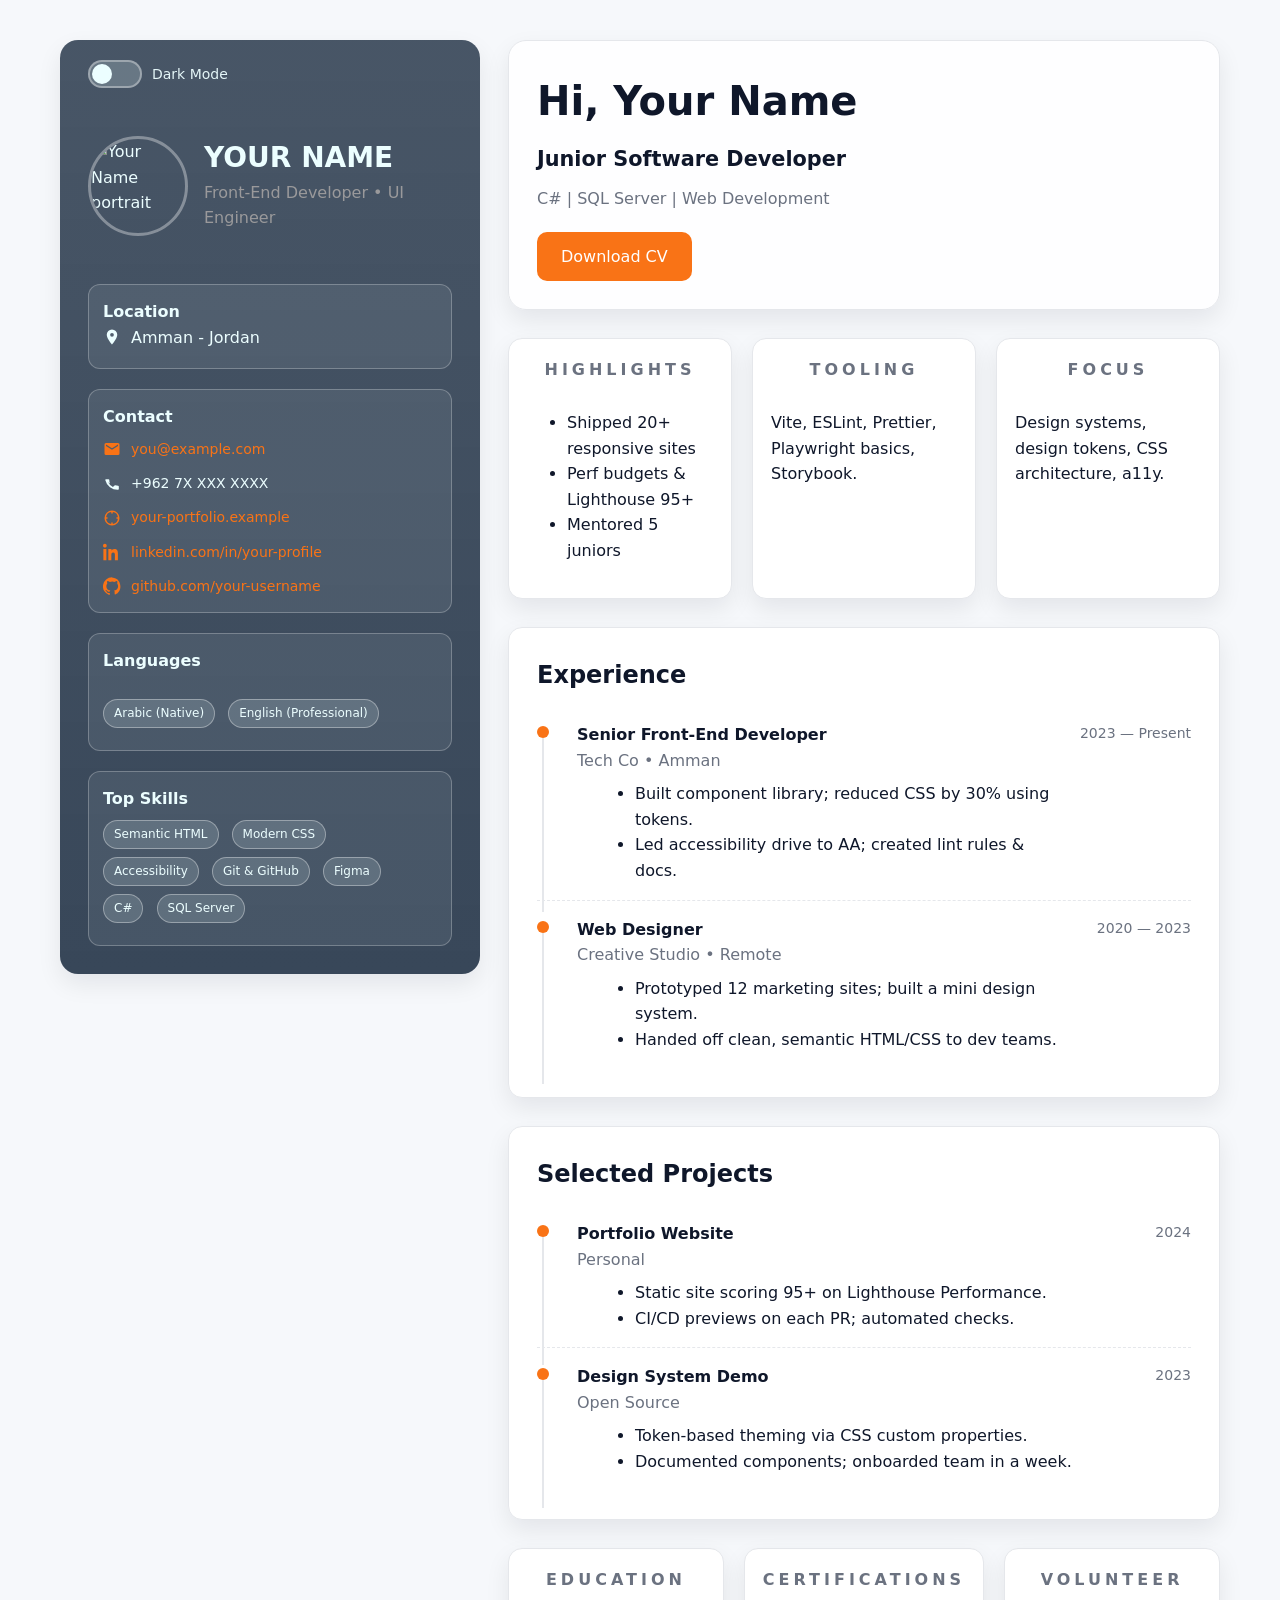
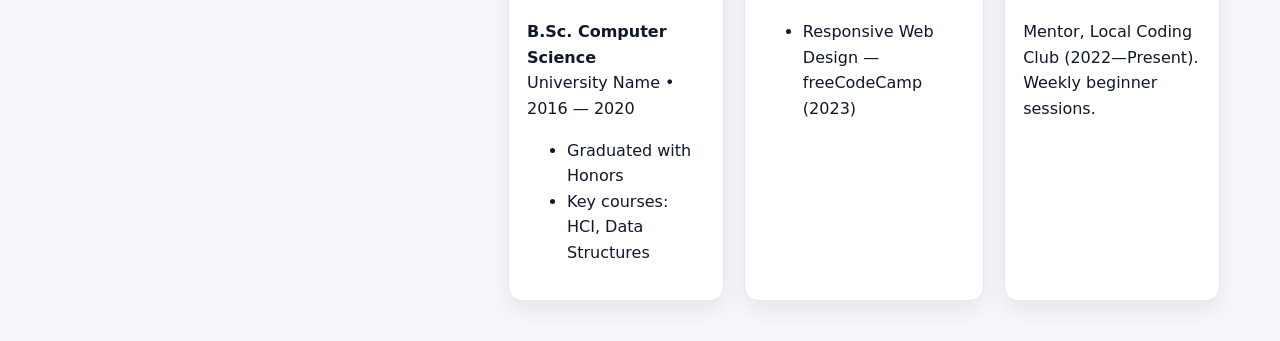
==== commit 529151e5: "modified" ====
--- a/Project 2 - CV - Layout 2/Project 2 - CV  - Layout 2 v2.html
+++ b/Project 2 - CV - Layout 2/Project 2 - CV  - Layout 2 v2.html
@@ -141,8 +141,9 @@
       align-items: center;
     }
 
-    .avatar { width: 96px; height: 96px; border-radius: 50%; overflow: hidden;
-              border: 3px solid rgba(255,255,255,.35); }               /* soft ring */
+    .avatar { width: 100px; height: 100px; border-radius: 50%; overflow: hidden;
+              border: 3px solid rgba(255,255,255,.35); transition: transform .2s ease-in;}               /* soft ring */
+              .avatar:hover{transform: rotate(3deg) scale(1.05);}
     .avatar img { width: 100%; height: 100%; object-fit: cover; object-position: center; }
 
     .name { margin: 0; font-size: clamp(22px, 4vw, 28px); line-height: 1.2; } /* fluid */
@@ -153,7 +154,7 @@
        A visually-hidden checkbox drives :root:has(#themeSwitch:checked).
        The label with class .switch is the visible control (the slider).
     ================================================================= */
-    .toggle-row { display: flex; align-items: center; gap: 10px;
+    .toggle-row { display: flex; align-items: center; gap: 10px; margin-top: 20px;
                   padding: 0 var(--space-5) var(--space-4) var(--space-5); }
 
     /* “Visually hidden” technique: still focusable by keyboard/screen readers */
@@ -377,6 +378,14 @@
     <div class="grid">
       <!-- ========================= SIDEBAR ========================= -->
       <aside class="sidebar" aria-label="Sidebar">
+         <div class="toggle-row">
+          <input type="checkbox" id="themeSwitch" />
+          <label class="switch" for="themeSwitch" aria-label="Toggle dark or light theme"></label>
+          <span class="toggle-label">Dark Mode</span>
+        </div>
+        <!-- <div class="hint">
+          Tip: this switch uses the CSS <code>:has()</code> selector to override variables.
+        </div> -->
         <div class="side-head">
           <!-- Real avatar image (replace with your own path) -->
           <div class="avatar" role="img" aria-label="Profile photo">
@@ -392,14 +401,14 @@
 
         <!-- CSS-only theme toggle:
              The hidden checkbox (#themeSwitch) + label(.switch) drives :has() -->
-        <div class="toggle-row">
+        <!-- <div class="toggle-row">
           <input type="checkbox" id="themeSwitch" />
           <label class="switch" for="themeSwitch" aria-label="Toggle dark or light theme"></label>
           <span class="toggle-label">Dark Mode</span>
         </div>
         <div class="hint">
           Tip: this switch uses the CSS <code>:has()</code> selector to override variables.
-        </div>
+        </div> -->
 
         <div class="side-body">
          
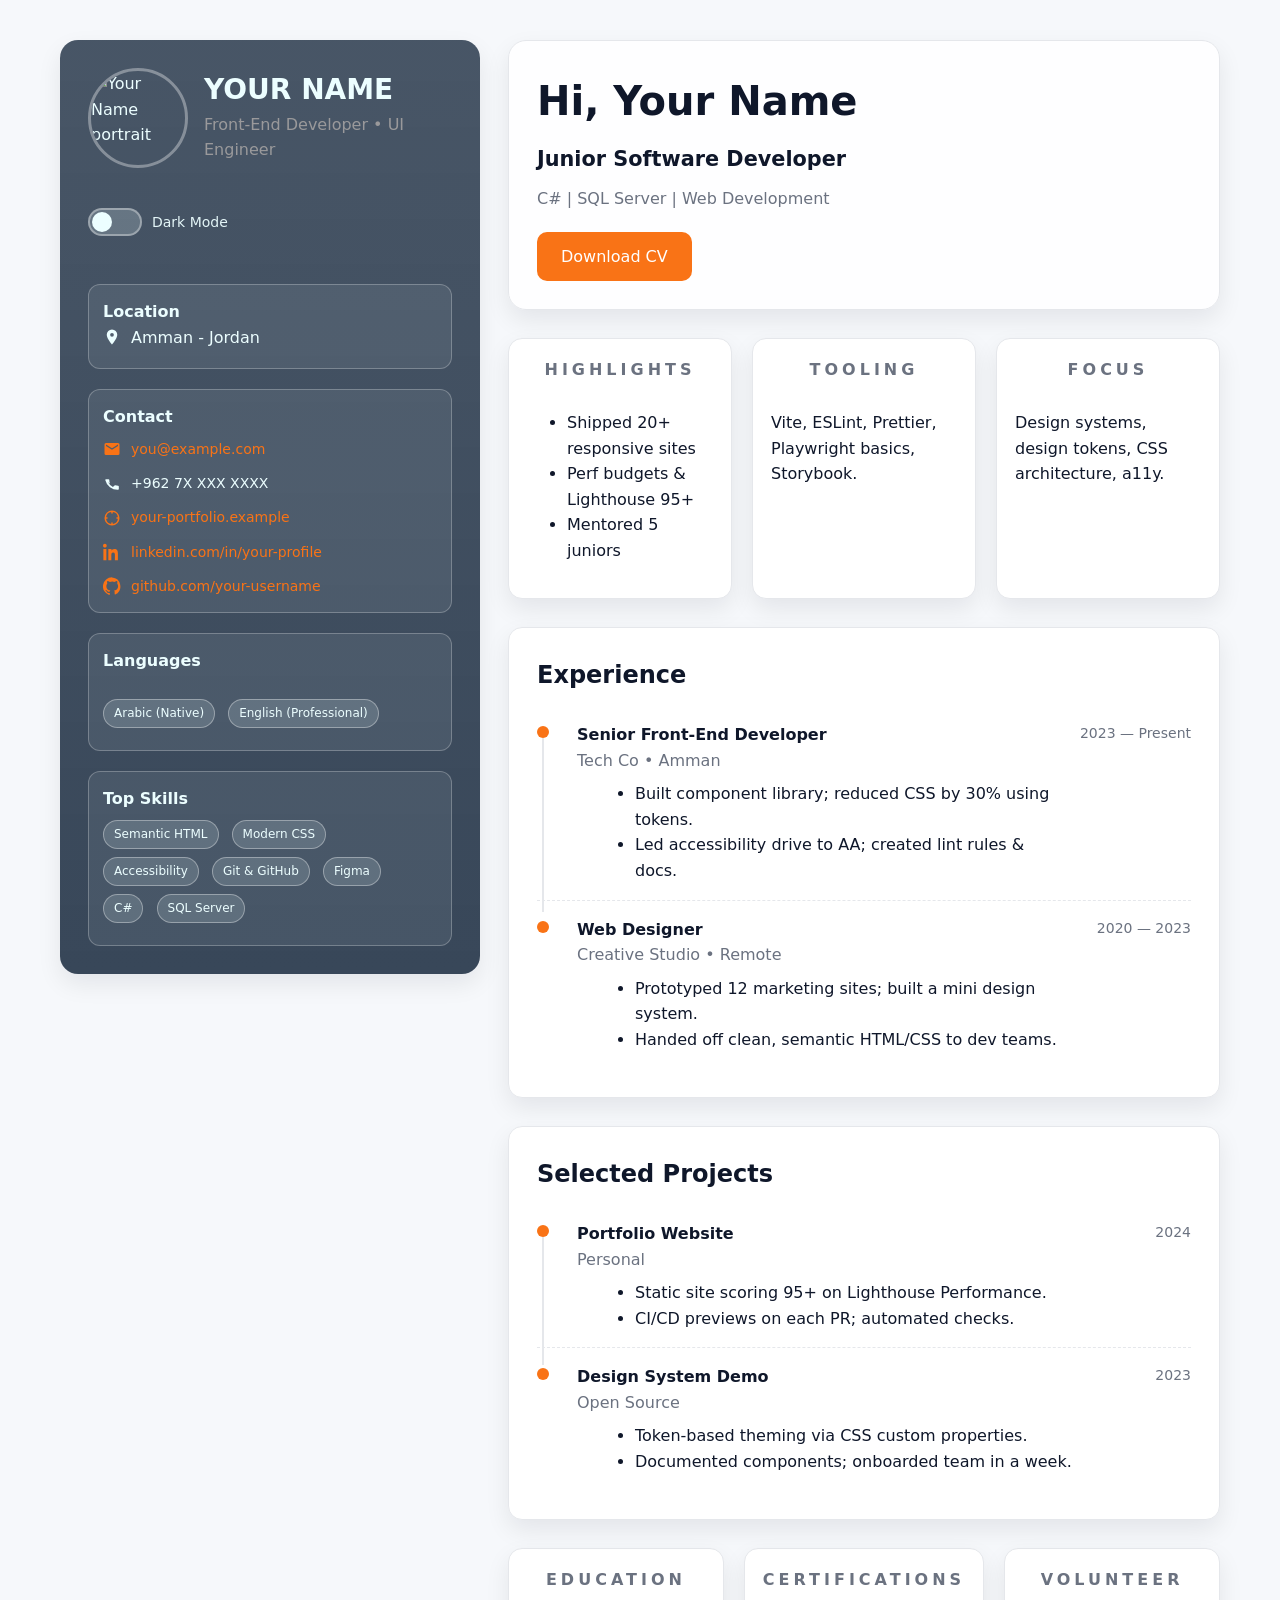
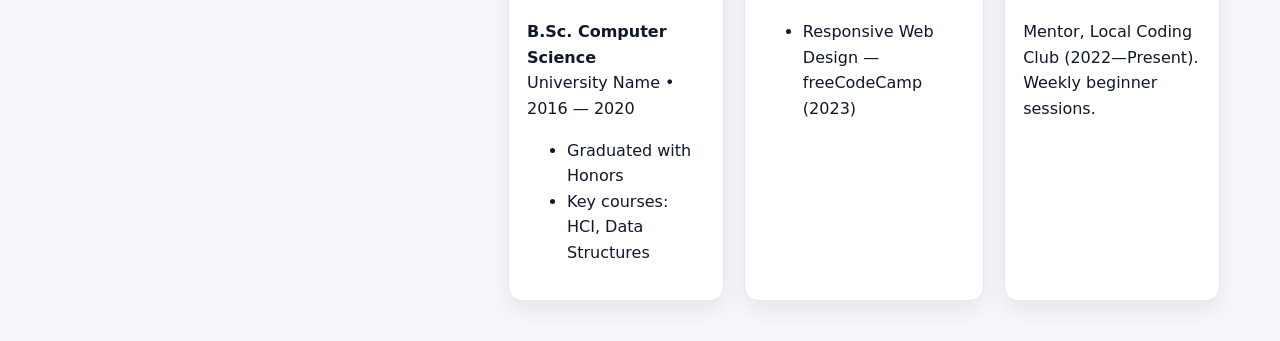
==== commit 87e94235: "Add README and project preview screenshots" ====
--- a/Project 2 - CV - Layout 2/Project 2 - CV  - Layout 2 v2.html
+++ b/Project 2 - CV - Layout 2/Project 2 - CV  - Layout 2 v2.html
@@ -290,6 +290,9 @@
       background-color: var(--line);
     }
     .tl-item:last-child { border-bottom: 0; }
+    .tl-item:last-child::after{
+    display:none;
+    }
     .tl-role  { font-weight: 700; }
     .tl-where { color: var(--muted); }
     .tl-when  { color: var(--muted); font-size: 14px; }
@@ -378,35 +381,28 @@
     <div class="grid">
       <!-- ========================= SIDEBAR ========================= -->
       <aside class="sidebar" aria-label="Sidebar">
-         <div class="toggle-row">
+         
+        <div class="side-head">
+          <!-- Real avatar image (replace with your own path) -->
+          <div class="avatar" role="img" aria-label="Profile photo">
+            <img src="images/cv image.jpg" alt="Your Name portrait" loading="lazy" />
+          </div>
+
+          <!-- Name & headline -->
+          <div>
+            <h2 class="name">YOUR NAME</h2>
+            <p class="role muted">Front-End Developer • UI Engineer</p>
+          </div>
+        </div>
+
+        <!-- CSS-only theme toggle:
+             The hidden checkbox (#themeSwitch) + label(.switch) drives :has() -->
+        <div class="toggle-row">
           <input type="checkbox" id="themeSwitch" />
           <label class="switch" for="themeSwitch" aria-label="Toggle dark or light theme"></label>
           <span class="toggle-label">Dark Mode</span>
         </div>
-        <!-- <div class="hint">
-          Tip: this switch uses the CSS <code>:has()</code> selector to override variables.
-        </div> -->
-        <div class="side-head">
-          <!-- Real avatar image (replace with your own path) -->
-          <div class="avatar" role="img" aria-label="Profile photo">
-            <img src="images/cv image.jpg" alt="Your Name portrait" loading="lazy" />
-          </div>
-
-          <!-- Name & headline -->
-          <div>
-            <h2 class="name">YOUR NAME</h2>
-            <p class="role muted">Front-End Developer • UI Engineer</p>
-          </div>
-        </div>
-
-        <!-- CSS-only theme toggle:
-             The hidden checkbox (#themeSwitch) + label(.switch) drives :has() -->
-        <!-- <div class="toggle-row">
-          <input type="checkbox" id="themeSwitch" />
-          <label class="switch" for="themeSwitch" aria-label="Toggle dark or light theme"></label>
-          <span class="toggle-label">Dark Mode</span>
-        </div>
-        <div class="hint">
+         <!--<div class="hint">
           Tip: this switch uses the CSS <code>:has()</code> selector to override variables.
         </div> -->
 
